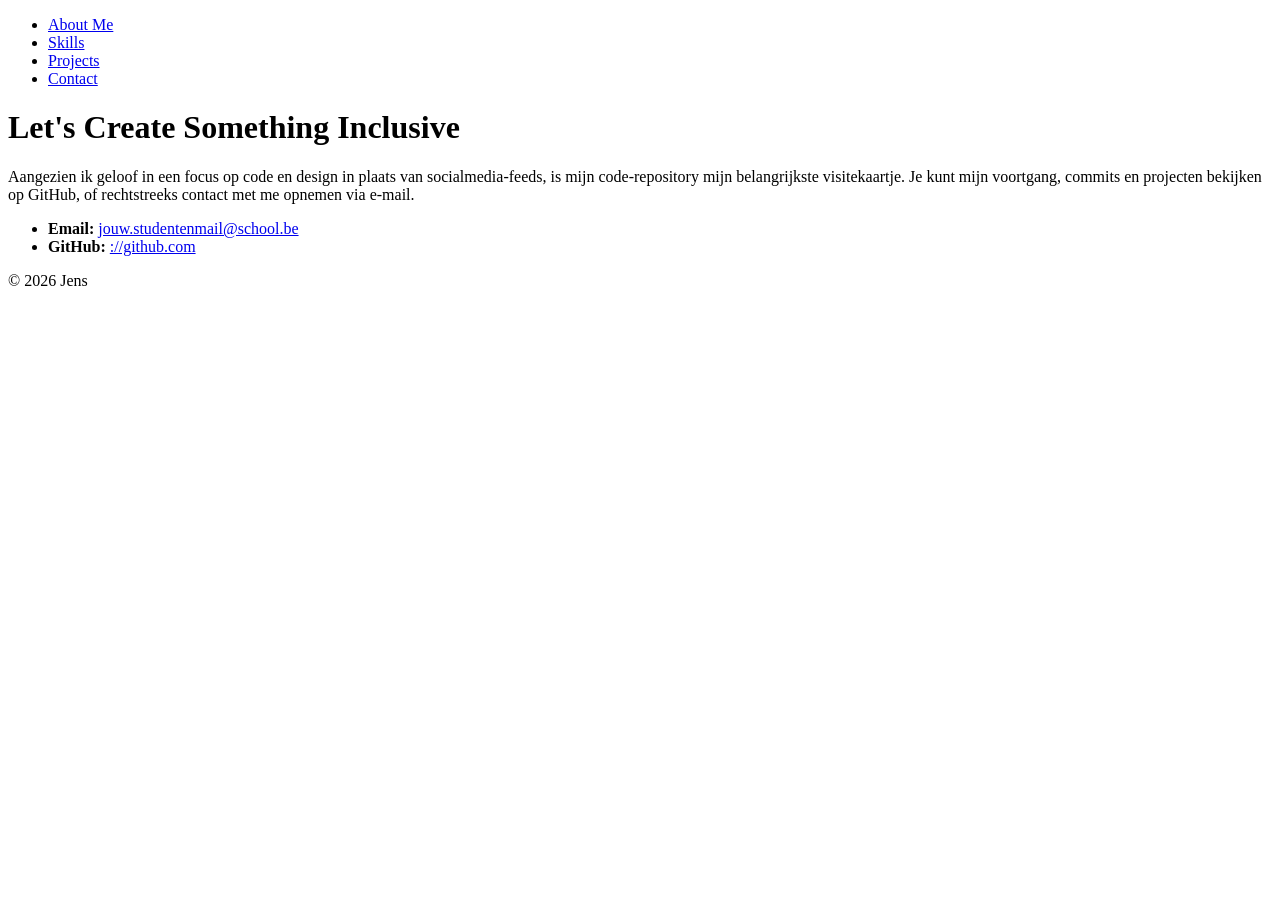
==== contact.html @ 9e685393 "bug: fixed file spelling" ====
<!DOCTYPE html>
<html lang="en">
<head>
    <meta charset="UTF-8">
    <meta name="viewport" content="width=device-width, initial-scale=1.0">
    <title>My Portfolio | Contact</title>
</head>
<body>

    <nav>
        <ul>
            <li><a href="index.html">About Me</a></li>
            <li><a href="skills.html">Skills</a></li>
            <li><a href="projects.html">Projects</a></li>
            <li><a href="contact.html">Contact</a></li>
        </ul>
    </nav>

    <main>
        <h1>Let's Create Something Inclusive</h1>
        <p>Aangezien ik geloof in een focus op code en design in plaats van socialmedia-feeds, is mijn code-repository mijn belangrijkste visitekaartje. Je kunt mijn voortgang, commits en projecten bekijken op GitHub, of rechtstreeks contact met me opnemen via e-mail.</p>
        
        <ul>
            <li><strong>Email:</strong> <a href="mailto:jouw.studentenmail@school.be">jouw.studentenmail@school.be</a></li>
            <li><strong>GitHub:</strong> <a href="https://github.com" target="_blank">://github.com</a></li>
        </ul>
    </main>

    <footer>
        <p>&copy; 2026 Jens</p>
    </footer>

</body>
</html>
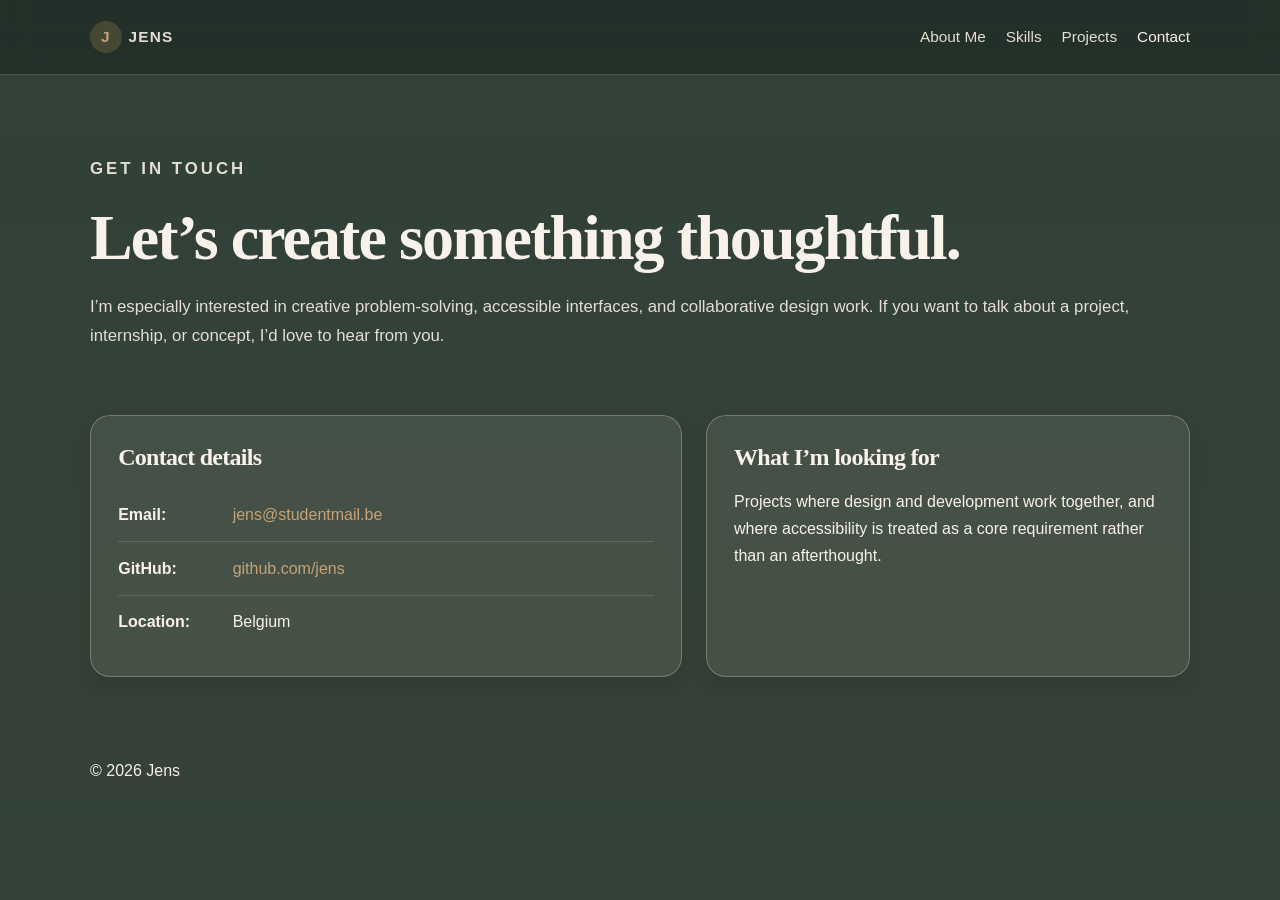
==== commit d2671d23: "feat: enhance portfolio with new layout, styles, and project details" ====
--- a/contact.html
+++ b/contact.html
@@ -3,32 +3,51 @@
 <head>
     <meta charset="UTF-8">
     <meta name="viewport" content="width=device-width, initial-scale=1.0">
+    <meta name="description" content="Contact page for Jens, including email and GitHub details.">
     <title>My Portfolio | Contact</title>
+    <link rel="stylesheet" href="styles.css">
 </head>
 <body>
+    <header class="site-header">
+        <div class="container site-nav">
+            <a href="index.html" class="brand"><span>J</span>Jens</a>
+            <nav aria-label="Main navigation">
+                <ul>
+                    <li><a href="index.html">About Me</a></li>
+                    <li><a href="skills.html">Skills</a></li>
+                    <li><a href="projects.html">Projects</a></li>
+                    <li><a href="contact.html" aria-current="page">Contact</a></li>
+                </ul>
+            </nav>
+        </div>
+    </header>
 
-    <nav>
-        <ul>
-            <li><a href="index.html">About Me</a></li>
-            <li><a href="skills.html">Skills</a></li>
-            <li><a href="projects.html">Projects</a></li>
-            <li><a href="contact.html">Contact</a></li>
-        </ul>
-    </nav>
+    <main class="container">
+        <header class="page-header">
+            <p class="eyebrow">Get in touch</p>
+            <h1>Let’s create something thoughtful.</h1>
+            <p>I’m especially interested in creative problem-solving, accessible interfaces, and collaborative design work. If you want to talk about a project, internship, or concept, I’d love to hear from you.</p>
+        </header>
 
-    <main>
-        <h1>Let's Create Something Inclusive</h1>
-        <p>Aangezien ik geloof in een focus op code en design in plaats van socialmedia-feeds, is mijn code-repository mijn belangrijkste visitekaartje. Je kunt mijn voortgang, commits en projecten bekijken op GitHub, of rechtstreeks contact met me opnemen via e-mail.</p>
-        
-        <ul>
-            <li><strong>Email:</strong> <a href="mailto:jouw.studentenmail@school.be">jouw.studentenmail@school.be</a></li>
-            <li><strong>GitHub:</strong> <a href="https://github.com" target="_blank">://github.com</a></li>
-        </ul>
+        <div class="contact-grid">
+            <section class="contact-panel">
+                <h2>Contact details</h2>
+                <ul class="contact-list">
+                    <li><strong>Email:</strong> <a href="mailto:jens@studentmail.be">jens@studentmail.be</a></li>
+                    <li><strong>GitHub:</strong> <a href="https://github.com" target="_blank" rel="noreferrer">github.com/jens</a></li>
+                    <li><strong>Location:</strong> Belgium</li>
+                </ul>
+            </section>
+
+            <aside class="contact-panel">
+                <h2>What I’m looking for</h2>
+                <p>Projects where design and development work together, and where accessibility is treated as a core requirement rather than an afterthought.</p>
+            </aside>
+        </div>
     </main>
 
-    <footer>
+    <footer class="container">
         <p>&copy; 2026 Jens</p>
     </footer>
-
 </body>
 </html>
--- a/styles.css
+++ b/styles.css
@@ -0,0 +1,490 @@
+:root {
+  --bg: #2a3b31;
+  --bg-soft: #3a4d41;
+  --panel: #f5ebdc;
+  --panel-alt: #e8dcc0;
+  --text: #f8f2ea;
+  --muted: #e5ded2;
+  --accent: #75896a;
+  --accent-strong: #5d725d;
+  --gold: #c6a276;
+  --green: #8da07a;
+  --border: rgba(255, 248, 240, 0.14);
+  --shadow: 0 12px 24px rgba(22, 29, 23, 0.22);
+}
+
+* {
+  box-sizing: border-box;
+}
+
+html {
+  scroll-behavior: smooth;
+}
+
+body {
+  margin: 0;
+  font-family: "Segoe UI", Tahoma, Geneva, Verdana, sans-serif;
+  background:
+    linear-gradient(180deg, rgba(42, 59, 49, 0.97), rgba(50, 61, 52, 0.98)),
+    radial-gradient(circle at top, rgba(198, 162, 118, 0.08), transparent 35%),
+    repeating-linear-gradient(
+      0deg,
+      rgba(255, 255, 255, 0.02),
+      rgba(255, 255, 255, 0.02) 1px,
+      transparent 1px,
+      transparent 4px
+    );
+  color: var(--text);
+  line-height: 1.7;
+}
+
+a {
+  color: inherit;
+  text-decoration: none;
+}
+
+img {
+  max-width: 100%;
+  display: block;
+}
+
+.container {
+  width: min(1100px, calc(100% - 2rem));
+  margin: 0 auto;
+}
+
+.site-header {
+  position: sticky;
+  top: 0;
+  z-index: 20;
+  backdrop-filter: blur(12px);
+  background: rgba(33, 46, 39, 0.82);
+  border-bottom: 1px solid rgba(214, 199, 176, 0.22);
+}
+
+.site-nav {
+  display: flex;
+  align-items: center;
+  justify-content: space-between;
+  gap: 1rem;
+  min-height: 74px;
+}
+
+.brand {
+  font-size: 1.2rem;
+  font-weight: 700;
+  letter-spacing: 0.08em;
+  text-transform: uppercase;
+  color: var(--gold);
+}
+
+.brand span {
+  display: inline-flex;
+  align-items: center;
+  justify-content: center;
+  width: 2rem;
+  height: 2rem;
+  margin-right: 0.4rem;
+  border-radius: 50%;
+  background: rgba(229, 184, 105, 0.18);
+  color: var(--gold);
+}
+
+.site-nav ul {
+  display: flex;
+  list-style: none;
+  gap: 1.25rem;
+  padding: 0;
+  margin: 0;
+}
+
+.site-nav a {
+  color: var(--muted);
+  font-size: 0.96rem;
+  transition: color 0.2s ease;
+}
+
+.site-nav a:hover,
+.site-nav a:focus-visible,
+.site-nav a[aria-current="page"] {
+  color: var(--text);
+}
+
+main {
+  padding: 2rem 0 4rem;
+}
+
+.hero {
+  display: grid;
+  grid-template-columns: 1.2fr 0.8fr;
+  gap: 2rem;
+  align-items: center;
+  padding: 4rem 0 2rem;
+}
+
+.eyebrow {
+  margin: 0 0 1rem;
+  font-size: 0.8rem;
+  letter-spacing: 0.18em;
+  text-transform: uppercase;
+  color: var(--gold);
+  font-weight: 700;
+}
+
+h1, h2, h3 {
+  line-height: 1.2;
+  margin-top: 0;
+  font-family: Georgia, "Times New Roman", serif;
+  letter-spacing: -0.03em;
+}
+
+h1 {
+  font-size: clamp(2.6rem, 5vw, 4.4rem);
+  margin-bottom: 1rem;
+}
+
+.hero-copy p:not(.eyebrow) {
+  font-size: 1.08rem;
+  color: var(--muted);
+  max-width: 60ch;
+}
+
+.cta-row {
+  display: flex;
+  flex-wrap: wrap;
+  gap: 1rem;
+  margin-top: 2rem;
+}
+
+.button {
+  display: inline-flex;
+  align-items: center;
+  justify-content: center;
+  min-height: 46px;
+  padding: 0.8rem 1.4rem;
+  border-radius: 18px;
+  border: 1px solid transparent;
+  font-weight: 600;
+  transition: transform 0.2s ease, box-shadow 0.2s ease;
+}
+
+.button:hover,
+.button:focus-visible {
+  transform: translateY(-1px);
+}
+
+.button.primary {
+  background: linear-gradient(135deg, var(--accent) 0%, var(--accent-strong) 100%);
+  color: #f8f3ec;
+  box-shadow: 0 10px 30px rgba(95, 114, 93, 0.25);
+}
+
+.button.secondary {
+  border-color: rgba(255, 245, 232, 0.2);
+  color: var(--text);
+  background: rgba(245, 235, 220, 0.07);
+}
+
+.hero-card,
+.card,
+.project-card,
+.summary-card,
+.contact-panel {
+  background: rgba(245, 235, 220, 0.09);
+  border: 1px solid rgba(214, 199, 176, 0.35);
+  border-radius: 20px;
+  box-shadow: 0 10px 18px rgba(17, 24, 19, 0.12);
+}
+
+.hero-card {
+  padding: 1.5rem;
+}
+
+.hero-card h2 {
+  margin: 0 0 1rem;
+  font-size: 1.1rem;
+}
+
+.hero-card ul {
+  margin: 0;
+  padding-left: 1.1rem;
+  color: var(--muted);
+}
+
+.hero-card li + li {
+  margin-top: 0.6rem;
+}
+
+.section {
+  padding-top: 2rem;
+}
+
+.section-heading {
+  margin-bottom: 1.5rem;
+}
+
+.section-heading h2 {
+  font-size: clamp(2rem, 3vw, 2.8rem);
+  margin-bottom: 0.5rem;
+}
+
+.section-heading p {
+  color: var(--muted);
+  margin: 0;
+}
+
+.grid-3 {
+  display: grid;
+  grid-template-columns: repeat(3, minmax(0, 1fr));
+  gap: 1.25rem;
+}
+
+.card {
+  padding: 1.5rem;
+}
+
+.card .icon {
+  display: inline-flex;
+  align-items: center;
+  justify-content: center;
+  width: 2.6rem;
+  height: 2.6rem;
+  margin-bottom: 1rem;
+  border-radius: 12px;
+  background: rgba(229, 184, 105, 0.12);
+  color: var(--gold);
+  font-weight: 700;
+}
+
+.card h3 {
+  font-size: 1.25rem;
+  margin-bottom: 0.75rem;
+}
+
+.card p {
+  margin: 0;
+  color: var(--muted);
+}
+
+.highlight-band {
+  margin-top: 3rem;
+  padding: 2rem;
+  border-radius: 24px;
+  border: 1px solid rgba(127, 200, 169, 0.3);
+  background: linear-gradient(135deg, rgba(127, 200, 169, 0.12), rgba(229, 184, 105, 0.06));
+}
+
+.highlight-band h2 {
+  margin-bottom: 0.75rem;
+}
+
+.page-header {
+  padding: 3rem 0 1rem;
+}
+
+.page-header h1 {
+  margin-bottom: 0.5rem;
+}
+
+.page-header p {
+  color: var(--muted);
+  font-size: 1.05rem;
+}
+
+.project-grid {
+  display: grid;
+  grid-template-columns: repeat(2, minmax(0, 1fr));
+  gap: 1.5rem;
+  margin-top: 2rem;
+}
+
+.project-card {
+  overflow: hidden;
+}
+
+.project-card img {
+  width: 100%;
+  height: 220px;
+  object-fit: cover;
+  background: #2c4034;
+}
+
+.project-card .content {
+  padding: 1.5rem;
+}
+
+.project-tag {
+  display: inline-block;
+  font-size: 0.76rem;
+  text-transform: uppercase;
+  letter-spacing: 0.12em;
+  font-weight: 700;
+  color: var(--gold);
+}
+
+.project-card h3 {
+  margin: 0.75rem 0 0.6rem;
+  font-size: 1.5rem;
+}
+
+.project-card p {
+  color: var(--muted);
+  margin: 0 0 1rem;
+}
+
+.project-card .meta {
+  display: flex;
+  justify-content: space-between;
+  align-items: center;
+  gap: 1rem;
+  margin-top: 1.25rem;
+  color: var(--muted);
+}
+
+.case-study {
+  display: grid;
+  grid-template-columns: 1.15fr 0.85fr;
+  gap: 2rem;
+  align-items: start;
+}
+
+.case-study figure {
+  margin: 0;
+  background: rgba(243, 234, 219, 0.08);
+  border: 1px solid rgba(223, 231, 222, 0.18);
+  border-radius: 24px;
+  overflow: hidden;
+  box-shadow: var(--shadow);
+}
+
+.case-study figure img {
+  width: 100%;
+  max-height: 640px;
+  object-fit: cover;
+}
+
+.case-study figcaption {
+  padding: 1rem 1.2rem;
+  color: var(--muted);
+  font-size: 0.92rem;
+}
+
+.summary-card {
+  padding: 1.5rem;
+}
+
+.summary-card h3 {
+  color: var(--gold);
+  margin-bottom: 0.75rem;
+}
+
+.summary-card ul {
+  margin: 0;
+  padding-left: 1.2rem;
+  color: var(--muted);
+}
+
+.summary-card li + li {
+  margin-top: 0.5rem;
+}
+
+.content-block {
+  padding: 1.2rem 0;
+}
+
+.content-block h2 {
+  margin-bottom: 0.7rem;
+}
+
+.content-block p {
+  color: var(--muted);
+}
+
+.skill-list {
+  display: grid;
+  grid-template-columns: repeat(2, minmax(0, 1fr));
+  gap: 1.5rem;
+  margin-top: 2rem;
+}
+
+.skill-list .card ul {
+  margin: 0;
+  padding-left: 1.2rem;
+  color: var(--muted);
+}
+
+.skill-list .card li + li {
+  margin-top: 0.55rem;
+}
+
+.contact-grid {
+  display: grid;
+  grid-template-columns: 1.1fr 0.9fr;
+  gap: 1.5rem;
+  margin-top: 2rem;
+}
+
+.contact-panel {
+  padding: 1.7rem;
+}
+
+.contact-panel h2 {
+  margin-bottom: 1rem;
+}
+
+.contact-list {
+  list-style: none;
+  padding: 0;
+  margin: 0;
+}
+
+.contact-list li {
+  padding: 0.8rem 0;
+  border-bottom: 1px solid var(--border);
+}
+
+.contact-list li:last-child {
+  border-bottom: 0;
+}
+
+.contact-list strong {
+  display: inline-block;
+  min-width: 110px;
+  color: var(--text);
+}
+
+.contact-panel a {
+  color: var(--gold);
+}
+
+.back-link {
+  display: inline-block;
+  margin-bottom: 1rem;
+  color: var(--gold);
+}
+
+@media (max-width: 820px) {
+  .hero,
+  .case-study,
+  .contact-grid,
+  .project-grid,
+  .grid-3,
+  .skill-list {
+    grid-template-columns: 1fr;
+  }
+
+  .site-nav {
+    flex-direction: column;
+    justify-content: center;
+    padding: 1rem 0;
+  }
+
+  .site-nav ul {
+    flex-wrap: wrap;
+    justify-content: center;
+  }
+
+  .hero {
+    padding-top: 2.5rem;
+  }
+}
